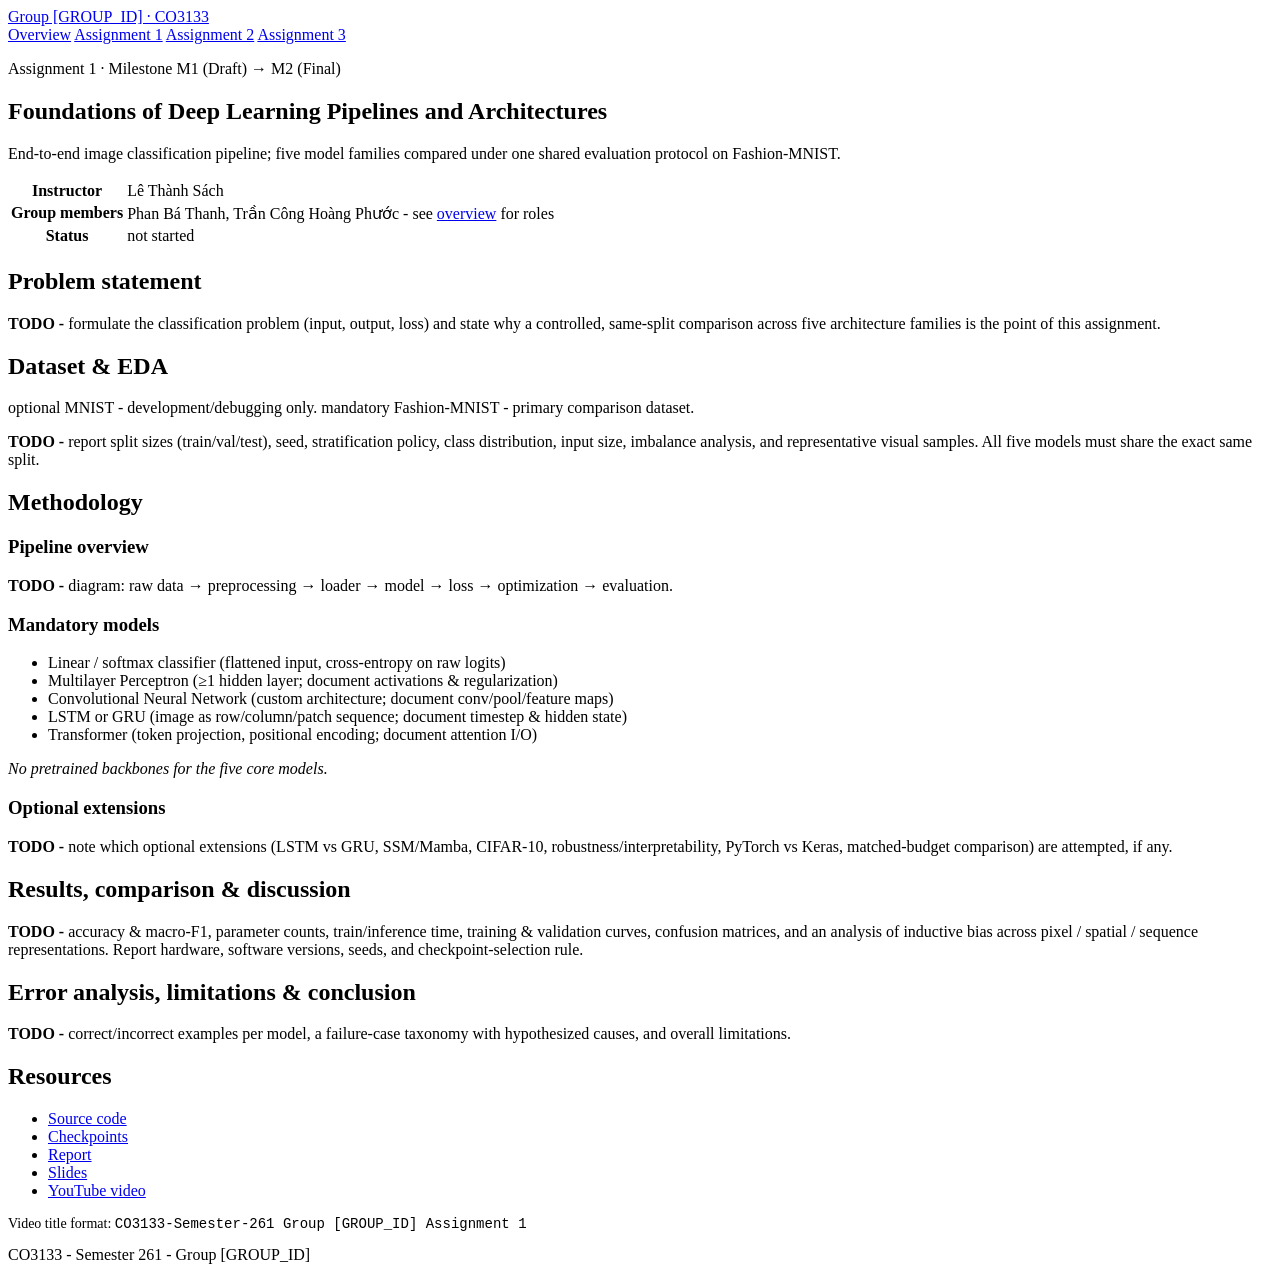
==== docs/assignments/assignment1.html @ dd13307b "Update full skeleton" ====
<!DOCTYPE html>
<html lang="en">
<head>
<meta charset="UTF-8">
<meta name="viewport" content="width=device-width, initial-scale=1.0">
<title>Assignment 1 - Group [GROUP_ID] · CO3133</title>
<link rel="stylesheet" href="assets/style.css">
</head>
<body>

<nav class="site-nav">
  <div class="wrap">
    <a class="brand" href="index.html">Group [GROUP_ID] · CO3133</a>
    <div class="links">
      <a href="index.html">Overview</a>
      <a href="assignment1.html" aria-current="page">Assignment 1</a>
      <a href="assignment2.html">Assignment 2</a>
      <a href="assignment3.html">Assignment 3</a>
    </div>
  </div>
</nav>

<main>

  <section>
    <p class="eyebrow">Assignment 1 · Milestone M1 (Draft) → M2 (Final)</p>
    <h1>Foundations of Deep Learning Pipelines and Architectures</h1>
    <p class="lede">
      End-to-end image classification pipeline; five model families compared
      under one shared evaluation protocol on Fashion-MNIST.
    </p>
    <table class="meta-table">
      <tr><th>Instructor</th><td>Lê Thành Sách</td></tr>
      <tr><th>Group members</th><td>Phan Bá Thanh, Trần Công Hoàng Phước - see <a href="index.html">overview</a> for roles</td></tr>
      <tr><th>Status</th><td><span class="tag tag-todo">not started</span></td></tr>
    </table>
  </section>

  <section>
    <h2>Problem statement</h2>
    <div class="todo">
      <strong>TODO -</strong> formulate the classification problem (input, output,
      loss) and state why a controlled, same-split comparison across five
      architecture families is the point of this assignment.
    </div>
  </section>

  <section>
    <h2>Dataset &amp; EDA</h2>
    <p>
      <span class="tag tag-optional">optional</span> MNIST - development/debugging only.
      <span class="tag tag-mandatory">mandatory</span> Fashion-MNIST - primary comparison dataset.
    </p>
    <div class="todo">
      <strong>TODO -</strong> report split sizes (train/val/test), seed,
      stratification policy, class distribution, input size, imbalance
      analysis, and representative visual samples. All five models must
      share the exact same split.
    </div>
  </section>

  <section>
    <h2>Methodology</h2>
    <h3>Pipeline overview</h3>
    <div class="todo">
      <strong>TODO -</strong> diagram: raw data → preprocessing → loader →
      model → loss → optimization → evaluation.
    </div>
    <h3>Mandatory models</h3>
    <ul class="checklist">
      <li>Linear / softmax classifier (flattened input, cross-entropy on raw logits)</li>
      <li>Multilayer Perceptron (≥1 hidden layer; document activations &amp; regularization)</li>
      <li>Convolutional Neural Network (custom architecture; document conv/pool/feature maps)</li>
      <li>LSTM or GRU (image as row/column/patch sequence; document timestep &amp; hidden state)</li>
      <li>Transformer (token projection, positional encoding; document attention I/O)</li>
    </ul>
    <p><em>No pretrained backbones for the five core models.</em></p>
    <h3>Optional extensions</h3>
    <div class="todo">
      <strong>TODO -</strong> note which optional extensions (LSTM vs GRU, SSM/Mamba,
      CIFAR-10, robustness/interpretability, PyTorch vs Keras, matched-budget
      comparison) are attempted, if any.
    </div>
  </section>

  <section>
    <h2>Results, comparison &amp; discussion</h2>
    <div class="todo">
      <strong>TODO -</strong> accuracy &amp; macro-F1, parameter counts,
      train/inference time, training &amp; validation curves, confusion
      matrices, and an analysis of inductive bias across pixel / spatial /
      sequence representations. Report hardware, software versions, seeds,
      and checkpoint-selection rule.
    </div>
  </section>

  <section>
    <h2>Error analysis, limitations &amp; conclusion</h2>
    <div class="todo">
      <strong>TODO -</strong> correct/incorrect examples per model, a failure-case
      taxonomy with hypothesized causes, and overall limitations.
    </div>
  </section>

  <section>
    <h2>Resources</h2>
    <ul class="resource-links">
      <li class="pending"><a href="#">Source code</a></li>
      <li class="pending"><a href="#">Checkpoints</a></li>
      <li class="pending"><a href="#">Report</a></li>
      <li class="pending"><a href="#">Slides</a></li>
      <li class="pending"><a href="#">YouTube video</a></li>
    </ul>
    <p style="color:var(--muted); font-size:14px;">
      Video title format: <code>CO3133-Semester-261 Group [GROUP_ID] Assignment 1</code>
    </p>
  </section>

</main>

<footer>
  <div class="wrap">
    CO3133 - Semester 261 - Group [GROUP_ID]
  </div>
</footer>

</body>
</html>
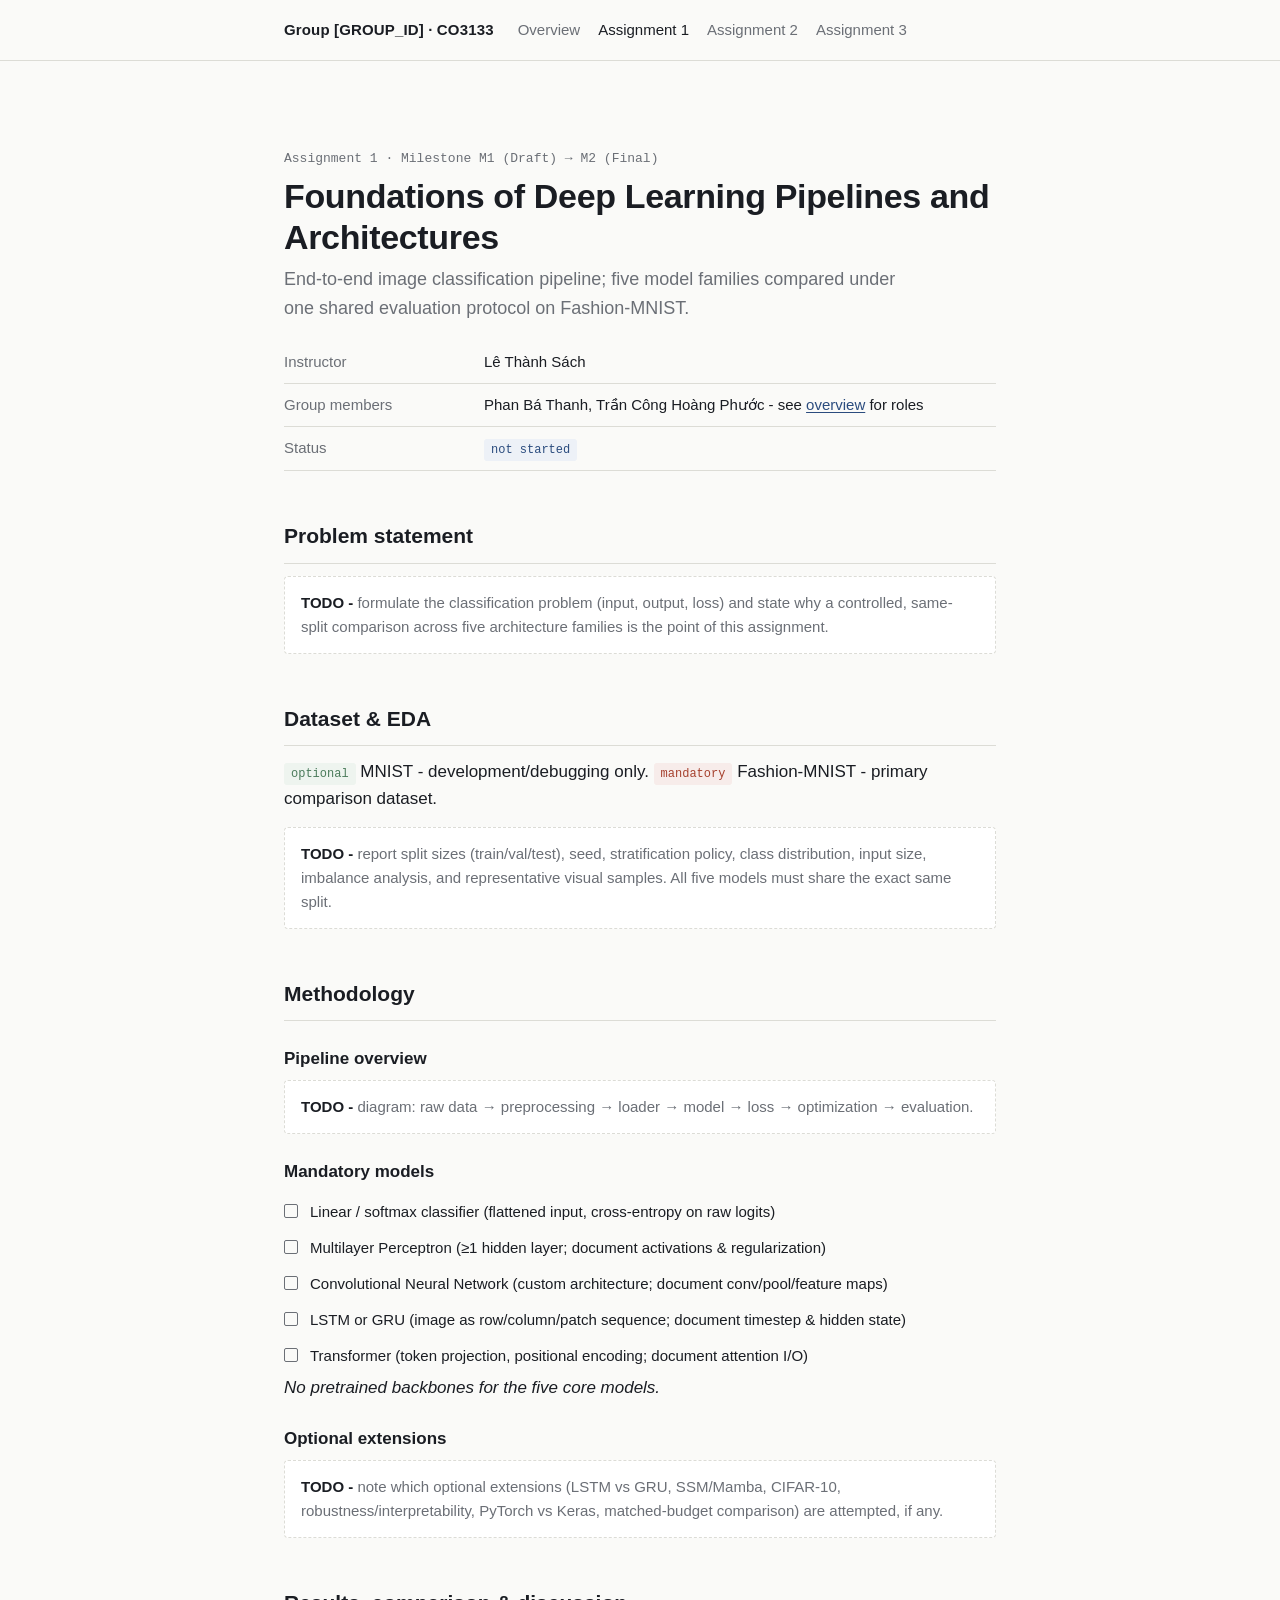
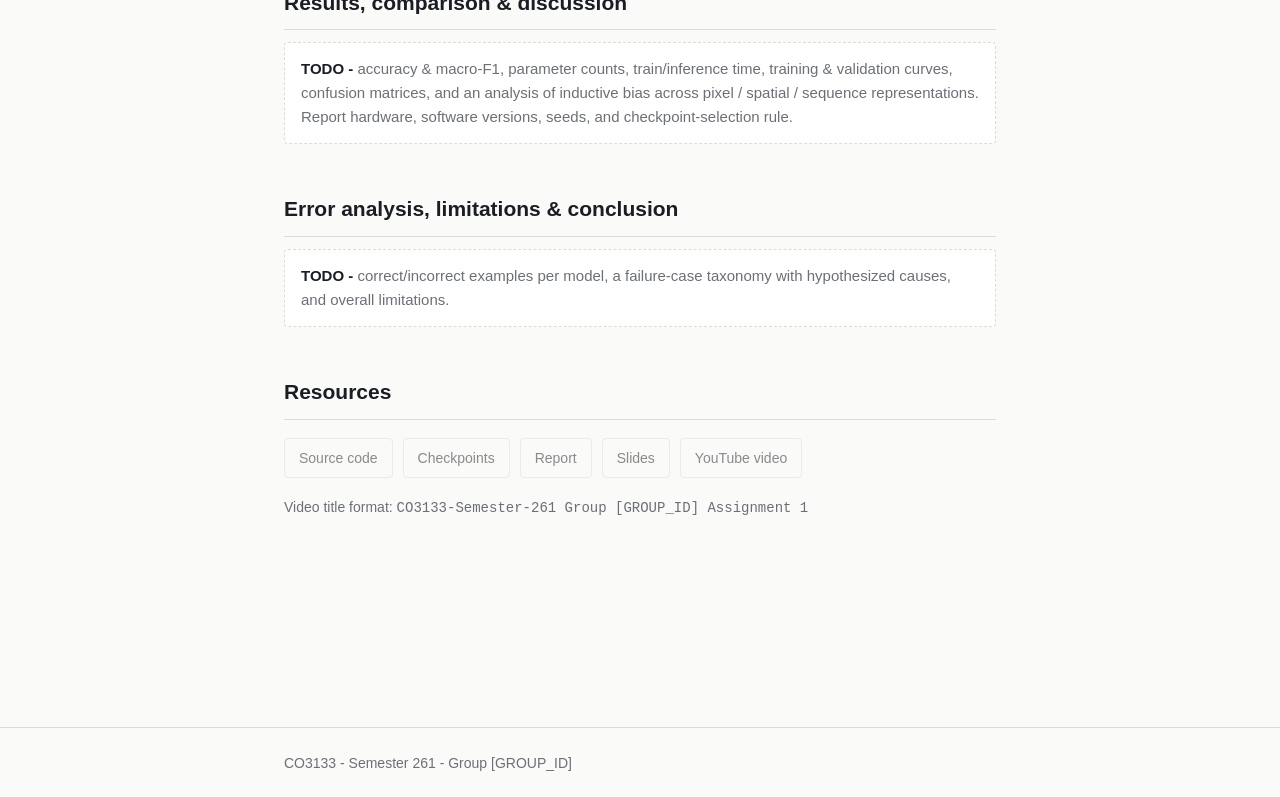
==== commit bfbe6d98: "Bugs fixed" ====
--- a/docs/assignments/assignment1.html
+++ b/docs/assignments/assignment1.html
@@ -4,7 +4,7 @@
 <meta charset="UTF-8">
 <meta name="viewport" content="width=device-width, initial-scale=1.0">
 <title>Assignment 1 - Group [GROUP_ID] · CO3133</title>
-<link rel="stylesheet" href="assets/style.css">
+<link rel="stylesheet" href="../assets/style.css">
 </head>
 <body>
 
@@ -13,9 +13,9 @@
     <a class="brand" href="index.html">Group [GROUP_ID] · CO3133</a>
     <div class="links">
       <a href="index.html">Overview</a>
-      <a href="assignment1.html" aria-current="page">Assignment 1</a>
-      <a href="assignment2.html">Assignment 2</a>
-      <a href="assignment3.html">Assignment 3</a>
+      <a href="assignments/assignment1.html" aria-current="page">Assignment 1</a>
+      <a href="assignments/assignment2.html">Assignment 2</a>
+      <a href="assignments/assignment3.html">Assignment 3</a>
     </div>
   </div>
 </nav>
--- a/docs/assets/style.css
+++ b/docs/assets/style.css
@@ -0,0 +1,306 @@
+/* ---------------------------------------------------------
+   CO3133 course project pages - shared styles
+   Palette: paper #FAFAF8, ink #1A1D23, line #DCDCD6,
+            accent #2B4C7E, muted #6B6F76
+   Type: system sans throughout, ui-monospace for technical
+         labels (codes, seeds, commit tags, metrics).
+--------------------------------------------------------- */
+
+:root {
+  --paper: #FAFAF8;
+  --ink: #1A1D23;
+  --muted: #6B6F76;
+  --line: #DCDCD6;
+  --accent: #2B4C7E;
+  --accent-soft: #EDF1F7;
+  --tag-mandatory: #A6412E;
+  --tag-mandatory-soft: #F7ECEA;
+  --tag-optional: #4B7B5B;
+  --tag-optional-soft: #EEF4EF;
+  --mono: ui-monospace, "SF Mono", "Cascadia Code", Menlo, Consolas, monospace;
+  --sans: -apple-system, BlinkMacSystemFont, "Segoe UI", Helvetica, Arial, sans-serif;
+  --max: 760px;
+}
+
+* { box-sizing: border-box; }
+
+html { -webkit-text-size-adjust: 100%; }
+
+body {
+  margin: 0;
+  background: var(--paper);
+  color: var(--ink);
+  font-family: var(--sans);
+  font-size: 17px;
+  line-height: 1.6;
+  -webkit-font-smoothing: antialiased;
+}
+
+a {
+  color: var(--accent);
+  text-decoration-thickness: 1px;
+  text-underline-offset: 2px;
+}
+a:hover { text-decoration-thickness: 2px; }
+a:focus-visible, button:focus-visible {
+  outline: 2px solid var(--accent);
+  outline-offset: 2px;
+}
+
+/* ---------- top nav ---------- */
+
+.site-nav {
+  border-bottom: 1px solid var(--line);
+  background: var(--paper);
+}
+.site-nav .wrap {
+  max-width: var(--max);
+  margin: 0 auto;
+  padding: 18px 24px;
+  display: flex;
+  align-items: baseline;
+  gap: 24px;
+  flex-wrap: wrap;
+}
+.site-nav .brand {
+  font-weight: 600;
+  color: var(--ink);
+  text-decoration: none;
+  font-size: 15px;
+  letter-spacing: 0.01em;
+}
+.site-nav .links {
+  display: flex;
+  gap: 18px;
+  font-size: 15px;
+}
+.site-nav .links a {
+  color: var(--muted);
+  text-decoration: none;
+}
+.site-nav .links a:hover,
+.site-nav .links a[aria-current="page"] {
+  color: var(--ink);
+}
+
+/* ---------- layout ---------- */
+
+main {
+  max-width: var(--max);
+  margin: 0 auto;
+  padding: 48px 24px 96px;
+}
+
+footer {
+  border-top: 1px solid var(--line);
+  margin-top: 64px;
+}
+footer .wrap {
+  max-width: var(--max);
+  margin: 0 auto;
+  padding: 24px;
+  color: var(--muted);
+  font-size: 14px;
+}
+
+/* ---------- headings & hero ---------- */
+
+.eyebrow {
+  font-family: var(--mono);
+  font-size: 13px;
+  color: var(--muted);
+  margin: 0 0 6px;
+}
+
+h1 {
+  font-size: 34px;
+  line-height: 1.2;
+  margin: 0 0 8px;
+  letter-spacing: -0.01em;
+}
+
+h2 {
+  font-size: 21px;
+  margin: 0 0 12px;
+  padding-bottom: 10px;
+  border-bottom: 1px solid var(--line);
+}
+
+h3 {
+  font-size: 17px;
+  margin: 24px 0 8px;
+}
+
+p { margin: 0 0 14px; }
+
+.lede {
+  color: var(--muted);
+  font-size: 18px;
+  max-width: 62ch;
+}
+
+/* ---------- section rhythm ---------- */
+
+section {
+  margin: 40px 0 48px;
+}
+
+/* ---------- meta table (group / course info) ---------- */
+
+.meta-table {
+  width: 100%;
+  border-collapse: collapse;
+  font-size: 15px;
+  margin: 18px 0;
+}
+.meta-table th,
+.meta-table td {
+  text-align: left;
+  padding: 9px 12px 9px 0;
+  border-bottom: 1px solid var(--line);
+  vertical-align: top;
+}
+.meta-table th {
+  color: var(--muted);
+  font-weight: 500;
+  width: 200px;
+}
+
+/* ---------- assignment index list (landing page) ---------- */
+
+.assignment-list {
+  list-style: none;
+  margin: 0;
+  padding: 0;
+  border-top: 1px solid var(--line);
+}
+.assignment-list li {
+  border-bottom: 1px solid var(--line);
+}
+.assignment-list a {
+  display: flex;
+  justify-content: space-between;
+  align-items: baseline;
+  gap: 16px;
+  padding: 18px 4px;
+  text-decoration: none;
+  color: var(--ink);
+}
+.assignment-list a:hover .title { text-decoration: underline; }
+.assignment-list .title {
+  font-weight: 600;
+  font-size: 17px;
+}
+.assignment-list .status {
+  font-family: var(--mono);
+  font-size: 13px;
+  color: var(--muted);
+  white-space: nowrap;
+}
+
+/* ---------- tags (mandatory / optional / todo) ---------- */
+
+.tag {
+  display: inline-block;
+  font-family: var(--mono);
+  font-size: 12px;
+  padding: 2px 7px;
+  border-radius: 3px;
+  line-height: 1.5;
+}
+.tag-mandatory { background: var(--tag-mandatory-soft); color: var(--tag-mandatory); }
+.tag-optional  { background: var(--tag-optional-soft);  color: var(--tag-optional); }
+.tag-todo      { background: var(--accent-soft); color: var(--accent); }
+
+/* ---------- resource links row ---------- */
+
+.resource-links {
+  display: flex;
+  flex-wrap: wrap;
+  gap: 10px;
+  margin: 18px 0;
+  padding: 0;
+  list-style: none;
+}
+.resource-links li {
+  border: 1px solid var(--line);
+  border-radius: 4px;
+}
+.resource-links a {
+  display: block;
+  padding: 8px 14px;
+  font-size: 14px;
+  text-decoration: none;
+  color: var(--ink);
+}
+.resource-links a:hover { border-color: var(--accent); color: var(--accent); }
+.resource-links li.pending { opacity: 0.5; }
+.resource-links li.pending a { pointer-events: none; }
+
+/* ---------- placeholder / TODO blocks ---------- */
+
+.todo {
+  border: 1px dashed var(--line);
+  border-radius: 4px;
+  padding: 14px 16px;
+  color: var(--muted);
+  font-size: 15px;
+  background: #fff;
+}
+.todo strong { color: var(--ink); }
+
+/* ---------- checklist ---------- */
+
+.checklist {
+  list-style: none;
+  margin: 0;
+  padding: 0;
+}
+.checklist li {
+  padding: 6px 0 6px 26px;
+  position: relative;
+  font-size: 15px;
+}
+.checklist li::before {
+  content: "";
+  position: absolute;
+  left: 0;
+  top: 10px;
+  width: 12px;
+  height: 12px;
+  border: 1px solid var(--muted);
+  border-radius: 2px;
+}
+
+/* ---------- roles table ---------- */
+
+.roles-table {
+  width: 100%;
+  border-collapse: collapse;
+  font-size: 15px;
+  margin: 18px 0;
+}
+.roles-table th, .roles-table td {
+  text-align: left;
+  padding: 9px 12px 9px 0;
+  border-bottom: 1px solid var(--line);
+}
+.roles-table th {
+  font-weight: 500;
+  color: var(--muted);
+  font-size: 13px;
+  font-family: var(--mono);
+}
+
+/* ---------- responsive ---------- */
+
+@media (max-width: 560px) {
+  h1 { font-size: 27px; }
+  .site-nav .wrap { padding: 16px 18px; }
+  main { padding: 32px 18px 72px; }
+  .meta-table th { width: 130px; }
+}
+
+@media (prefers-reduced-motion: reduce) {
+  * { scroll-behavior: auto !important; }
+}
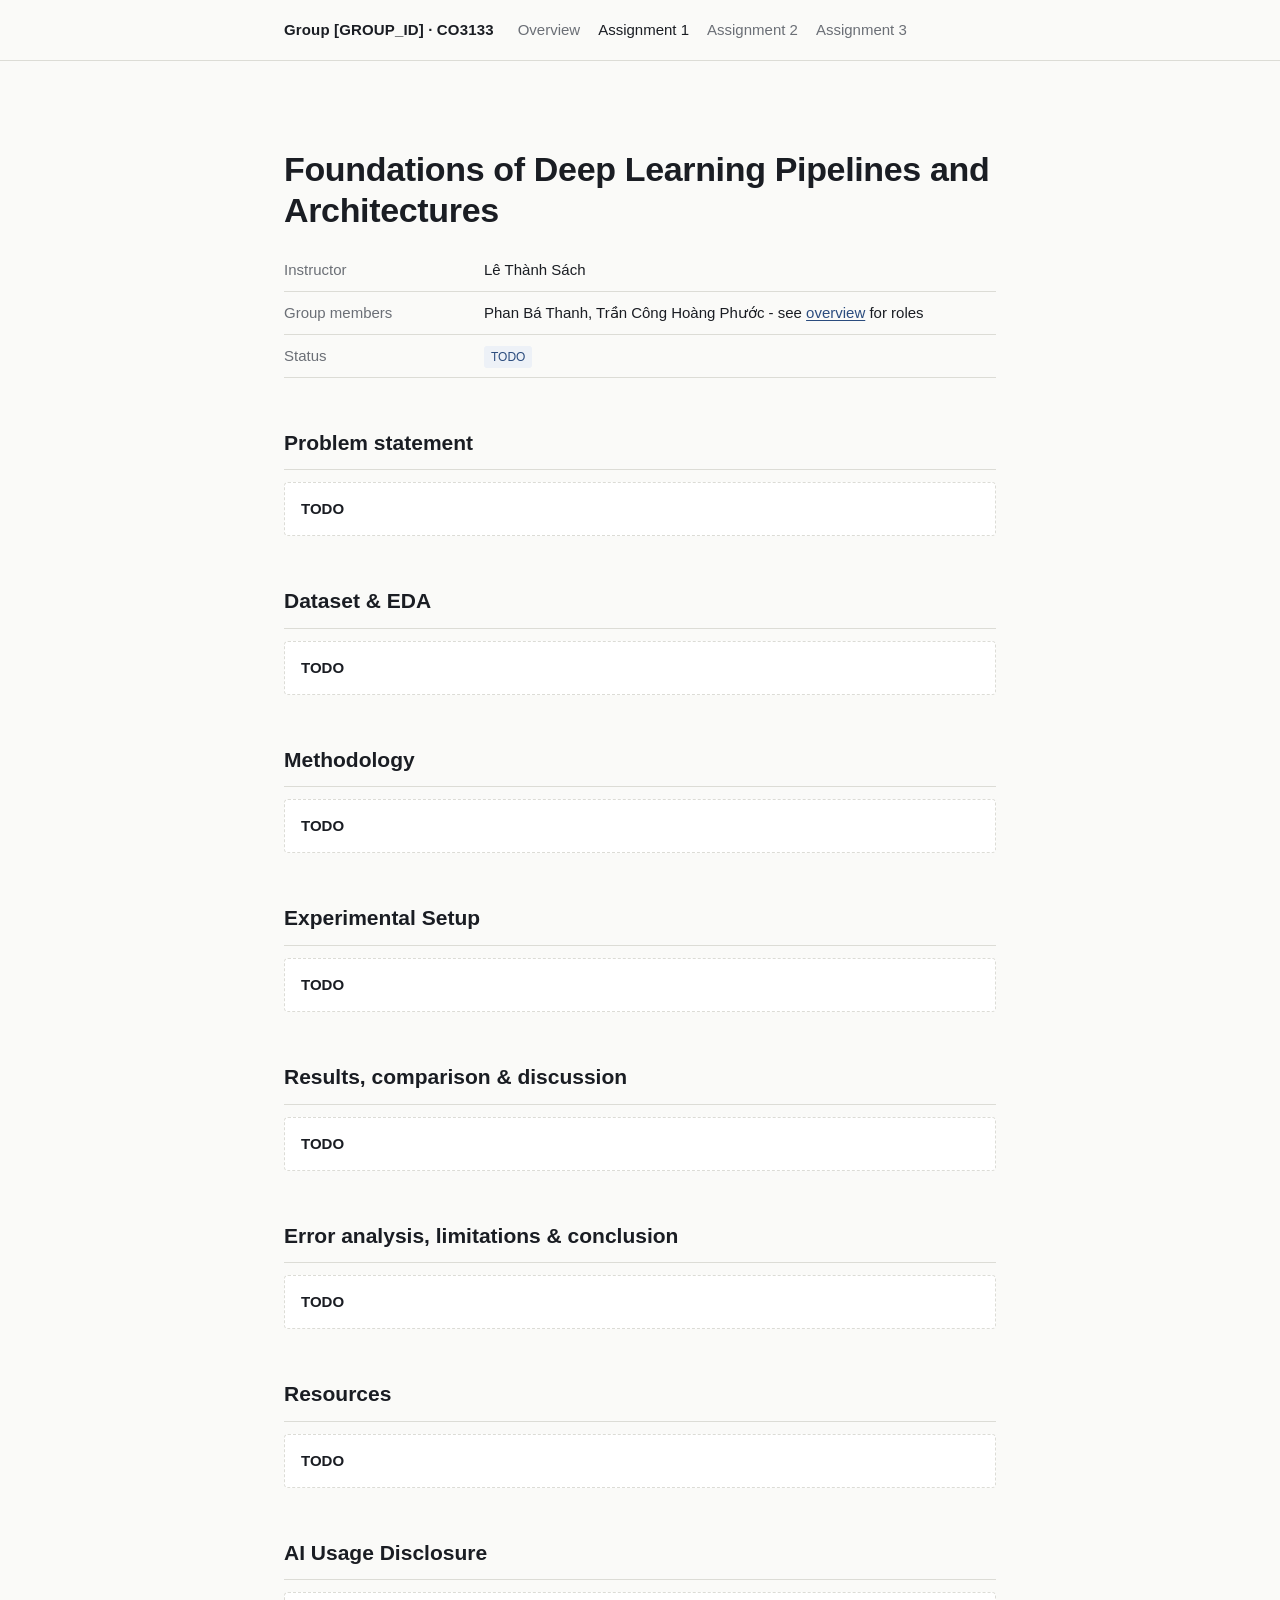
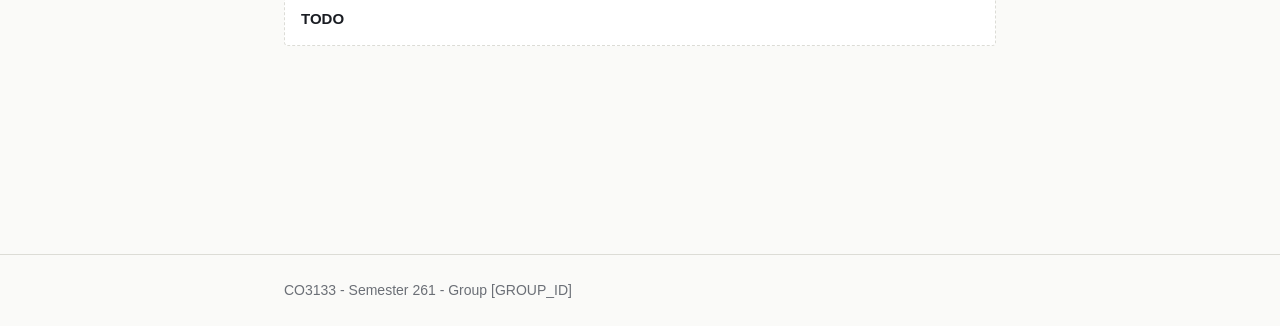
==== commit bfab2038: "Fixed & Cut down text Fixed current page nav & href" ====
--- a/docs/assignments/assignment1.html
+++ b/docs/assignments/assignment1.html
@@ -10,12 +10,12 @@
 
 <nav class="site-nav">
   <div class="wrap">
-    <a class="brand" href="index.html">Group [GROUP_ID] · CO3133</a>
+    <a class="brand" href="../index.html">Group [GROUP_ID] · CO3133</a>
     <div class="links">
-      <a href="index.html">Overview</a>
-      <a href="assignments/assignment1.html" aria-current="page">Assignment 1</a>
-      <a href="assignments/assignment2.html">Assignment 2</a>
-      <a href="assignments/assignment3.html">Assignment 3</a>
+      <a href="../index.html">Overview</a>
+      <a href="assignment1.html" aria-current="page">Assignment 1</a>
+      <a href="assignment2.html">Assignment 2</a>
+      <a href="assignment3.html">Assignment 3</a>
     </div>
   </div>
 </nav>
@@ -23,97 +23,68 @@
 <main>
 
   <section>
-    <p class="eyebrow">Assignment 1 · Milestone M1 (Draft) → M2 (Final)</p>
     <h1>Foundations of Deep Learning Pipelines and Architectures</h1>
-    <p class="lede">
-      End-to-end image classification pipeline; five model families compared
-      under one shared evaluation protocol on Fashion-MNIST.
-    </p>
     <table class="meta-table">
       <tr><th>Instructor</th><td>Lê Thành Sách</td></tr>
-      <tr><th>Group members</th><td>Phan Bá Thanh, Trần Công Hoàng Phước - see <a href="index.html">overview</a> for roles</td></tr>
-      <tr><th>Status</th><td><span class="tag tag-todo">not started</span></td></tr>
+      <tr><th>Group members</th><td>Phan Bá Thanh, Trần Công Hoàng Phước - see <a href="../index.html">overview</a> for roles</td></tr>
+      <tr><th>Status</th><td><span class="tag tag-todo">TODO</span></td></tr>
     </table>
   </section>
 
   <section>
     <h2>Problem statement</h2>
     <div class="todo">
-      <strong>TODO -</strong> formulate the classification problem (input, output,
-      loss) and state why a controlled, same-split comparison across five
-      architecture families is the point of this assignment.
+      <strong>TODO</strong>
     </div>
   </section>
 
   <section>
     <h2>Dataset &amp; EDA</h2>
-    <p>
-      <span class="tag tag-optional">optional</span> MNIST - development/debugging only.
-      <span class="tag tag-mandatory">mandatory</span> Fashion-MNIST - primary comparison dataset.
-    </p>
     <div class="todo">
-      <strong>TODO -</strong> report split sizes (train/val/test), seed,
-      stratification policy, class distribution, input size, imbalance
-      analysis, and representative visual samples. All five models must
-      share the exact same split.
+      <strong>TODO</strong>
     </div>
   </section>
 
   <section>
     <h2>Methodology</h2>
-    <h3>Pipeline overview</h3>
     <div class="todo">
-      <strong>TODO -</strong> diagram: raw data → preprocessing → loader →
-      model → loss → optimization → evaluation.
+      <strong>TODO</strong>
     </div>
-    <h3>Mandatory models</h3>
-    <ul class="checklist">
-      <li>Linear / softmax classifier (flattened input, cross-entropy on raw logits)</li>
-      <li>Multilayer Perceptron (≥1 hidden layer; document activations &amp; regularization)</li>
-      <li>Convolutional Neural Network (custom architecture; document conv/pool/feature maps)</li>
-      <li>LSTM or GRU (image as row/column/patch sequence; document timestep &amp; hidden state)</li>
-      <li>Transformer (token projection, positional encoding; document attention I/O)</li>
-    </ul>
-    <p><em>No pretrained backbones for the five core models.</em></p>
-    <h3>Optional extensions</h3>
+  </section>
+
+  <section>
+    <h2>Experimental Setup</h2>
     <div class="todo">
-      <strong>TODO -</strong> note which optional extensions (LSTM vs GRU, SSM/Mamba,
-      CIFAR-10, robustness/interpretability, PyTorch vs Keras, matched-budget
-      comparison) are attempted, if any.
+      <strong>TODO</strong>
     </div>
   </section>
 
   <section>
     <h2>Results, comparison &amp; discussion</h2>
     <div class="todo">
-      <strong>TODO -</strong> accuracy &amp; macro-F1, parameter counts,
-      train/inference time, training &amp; validation curves, confusion
-      matrices, and an analysis of inductive bias across pixel / spatial /
-      sequence representations. Report hardware, software versions, seeds,
-      and checkpoint-selection rule.
+      <strong>TODO</strong>
     </div>
   </section>
 
   <section>
     <h2>Error analysis, limitations &amp; conclusion</h2>
     <div class="todo">
-      <strong>TODO -</strong> correct/incorrect examples per model, a failure-case
-      taxonomy with hypothesized causes, and overall limitations.
+      <strong>TODO</strong>
     </div>
   </section>
 
   <section>
     <h2>Resources</h2>
-    <ul class="resource-links">
-      <li class="pending"><a href="#">Source code</a></li>
-      <li class="pending"><a href="#">Checkpoints</a></li>
-      <li class="pending"><a href="#">Report</a></li>
-      <li class="pending"><a href="#">Slides</a></li>
-      <li class="pending"><a href="#">YouTube video</a></li>
-    </ul>
-    <p style="color:var(--muted); font-size:14px;">
-      Video title format: <code>CO3133-Semester-261 Group [GROUP_ID] Assignment 1</code>
-    </p>
+    <div class="todo">
+      <strong>TODO</strong>
+    </div>
+  </section>
+
+    <section>
+    <h2>AI Usage Disclosure</h2>
+    <div class="todo">
+      <strong>TODO</strong>
+    </div>
   </section>
 
 </main>
--- a/docs/assets/style.css
+++ b/docs/assets/style.css
@@ -17,7 +17,7 @@
   --tag-mandatory-soft: #F7ECEA;
   --tag-optional: #4B7B5B;
   --tag-optional-soft: #EEF4EF;
-  --mono: ui-monospace, "SF Mono", "Cascadia Code", Menlo, Consolas, monospace;
+  /* --mono: ui-monospace, "SF Mono", "Cascadia Code", Menlo, Consolas, monospace; */
   --sans: -apple-system, BlinkMacSystemFont, "Segoe UI", Helvetica, Arial, sans-serif;
   --max: 760px;
 }
@@ -106,7 +106,7 @@
 /* ---------- headings & hero ---------- */
 
 .eyebrow {
-  font-family: var(--mono);
+  font-family: var(--sans);
   font-size: 13px;
   color: var(--muted);
   margin: 0 0 6px;
@@ -192,7 +192,7 @@
   font-size: 17px;
 }
 .assignment-list .status {
-  font-family: var(--mono);
+  font-family: var(--sans);
   font-size: 13px;
   color: var(--muted);
   white-space: nowrap;
@@ -202,7 +202,7 @@
 
 .tag {
   display: inline-block;
-  font-family: var(--mono);
+  font-family: var(--sans);
   font-size: 12px;
   padding: 2px 7px;
   border-radius: 3px;
@@ -289,7 +289,7 @@
   font-weight: 500;
   color: var(--muted);
   font-size: 13px;
-  font-family: var(--mono);
+  font-family: var(--sans);
 }
 
 /* ---------- responsive ---------- */
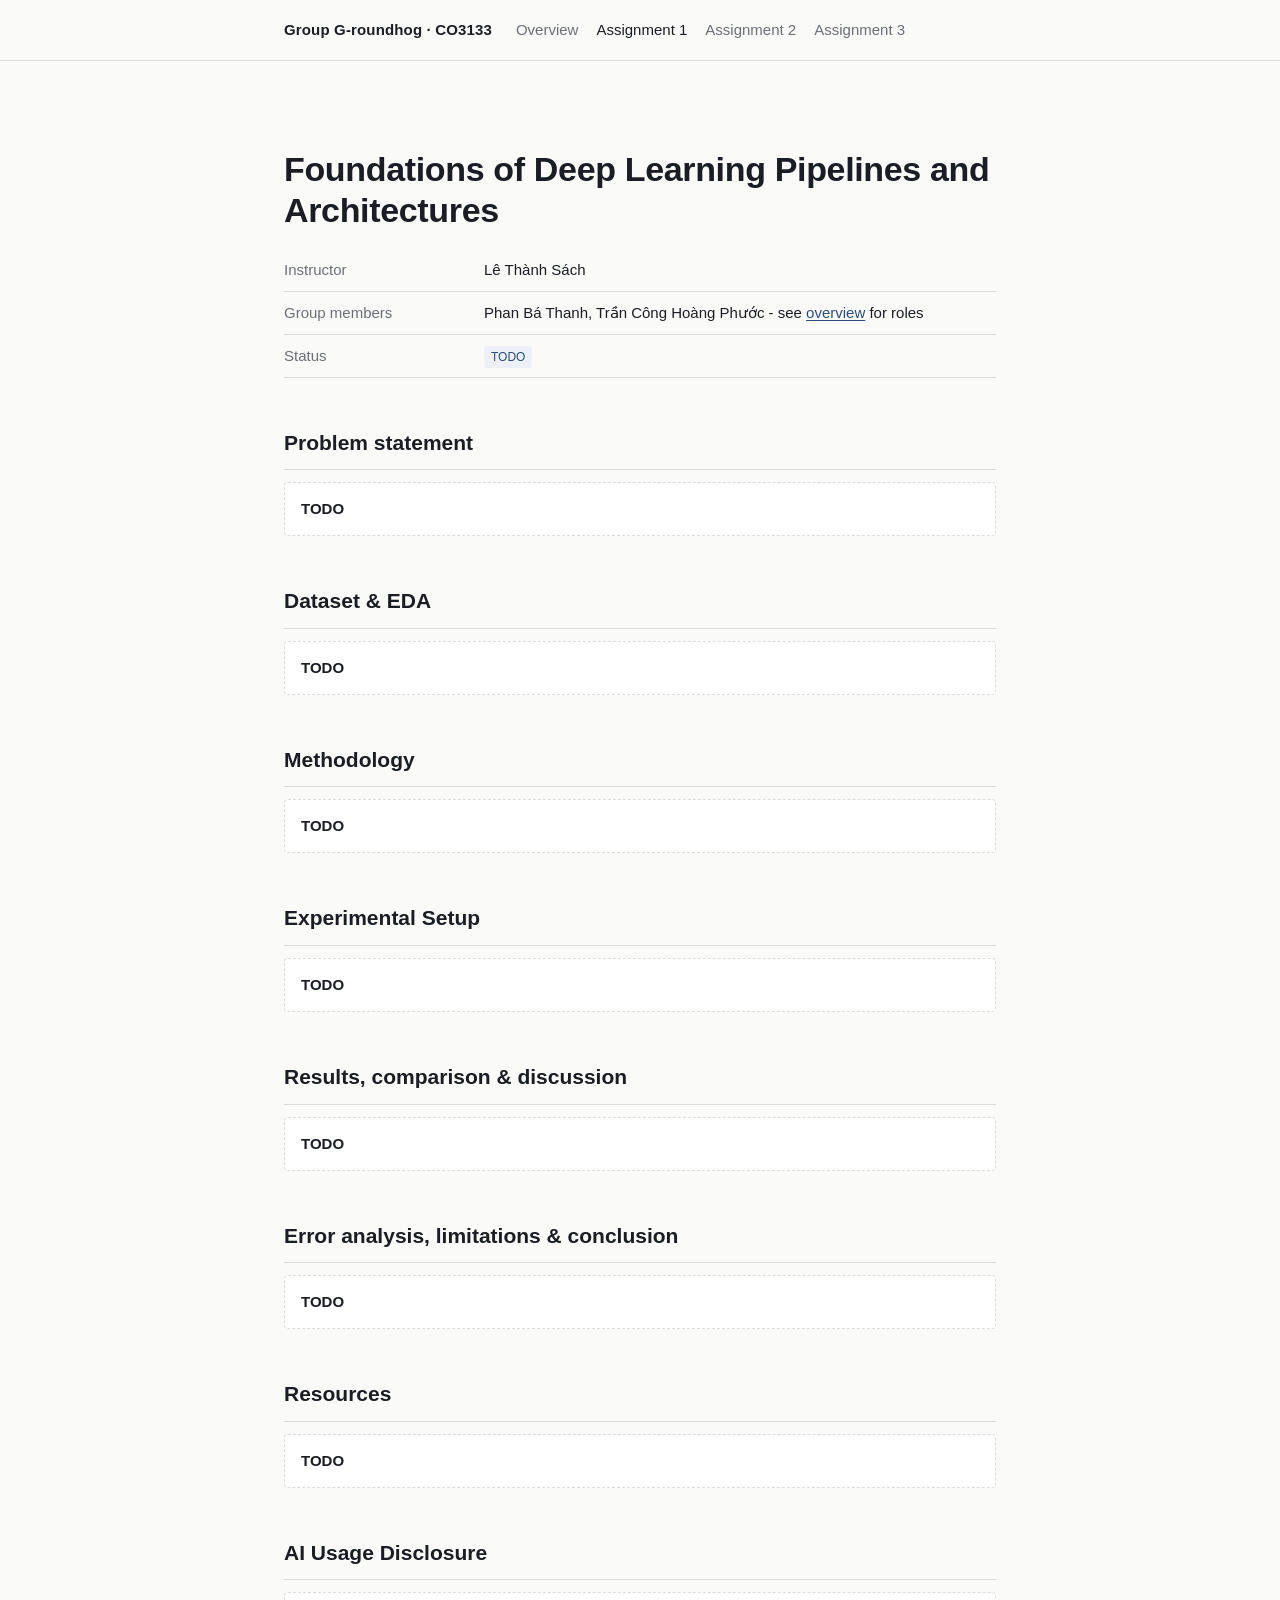
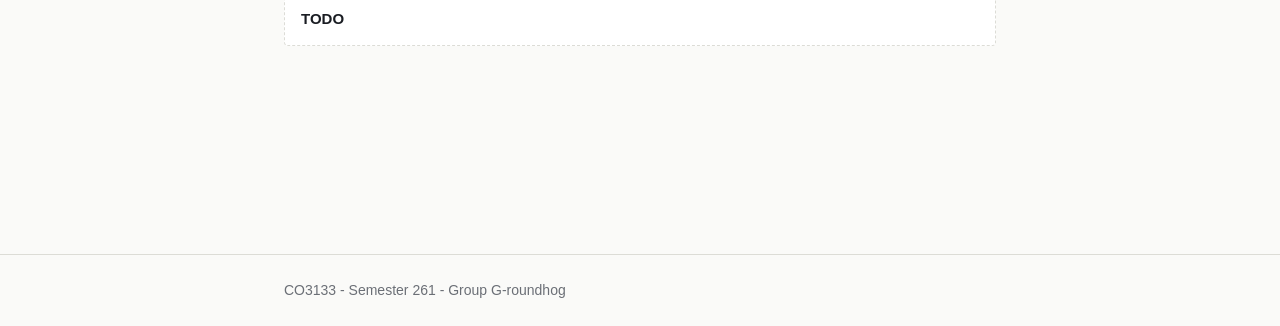
==== commit 0e83da2c: "Naming group" ====
--- a/docs/assignments/assignment1.html
+++ b/docs/assignments/assignment1.html
@@ -3,14 +3,14 @@
 <head>
 <meta charset="UTF-8">
 <meta name="viewport" content="width=device-width, initial-scale=1.0">
-<title>Assignment 1 - Group [GROUP_ID] · CO3133</title>
+<title>Assignment 1 - Group G-roundhog · CO3133</title>
 <link rel="stylesheet" href="../assets/style.css">
 </head>
 <body>
 
 <nav class="site-nav">
   <div class="wrap">
-    <a class="brand" href="../index.html">Group [GROUP_ID] · CO3133</a>
+    <a class="brand" href="../index.html">Group G-roundhog · CO3133</a>
     <div class="links">
       <a href="../index.html">Overview</a>
       <a href="assignment1.html" aria-current="page">Assignment 1</a>
@@ -91,7 +91,7 @@
 
 <footer>
   <div class="wrap">
-    CO3133 - Semester 261 - Group [GROUP_ID]
+    CO3133 - Semester 261 - Group G-roundhog
   </div>
 </footer>
 
